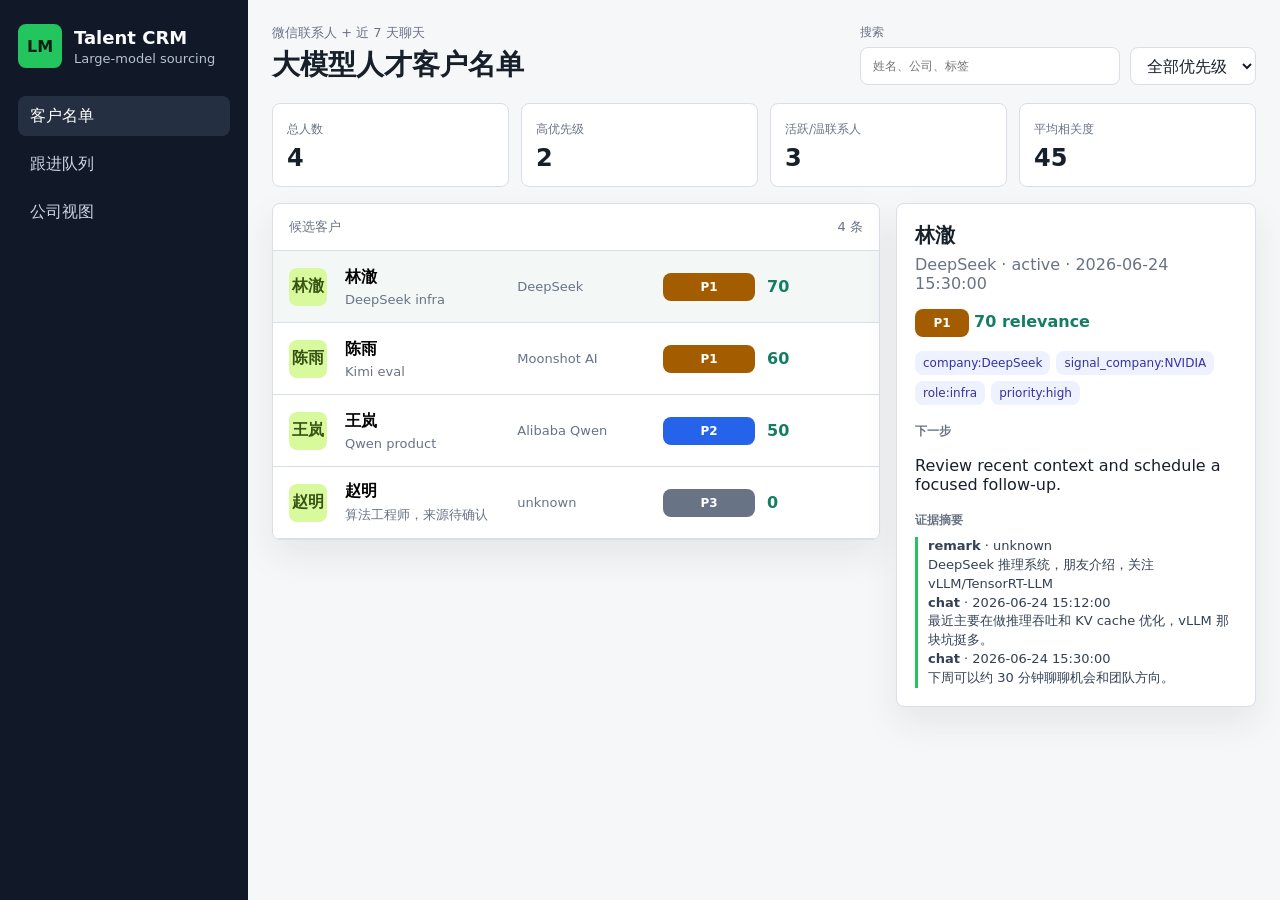
==== demo/index.html @ 333f6675 "Add large model talent CRM demo" ====
<!doctype html>
<html lang="zh-CN">
  <head>
    <meta charset="utf-8">
    <meta name="viewport" content="width=device-width, initial-scale=1">
    <title>Large Model Talent CRM</title>
    <link rel="stylesheet" href="./src/styles.css">
  </head>
  <body>
    <main class="shell">
      <aside class="sidebar" aria-label="CRM sections">
        <div class="brand">
          <div class="brand-mark">LM</div>
          <div>
            <h1>Talent CRM</h1>
            <p>Large-model sourcing</p>
          </div>
        </div>
        <nav>
          <button class="nav-item active" type="button">客户名单</button>
          <button class="nav-item" type="button">跟进队列</button>
          <button class="nav-item" type="button">公司视图</button>
        </nav>
      </aside>

      <section class="workspace">
        <header class="topbar">
          <div>
            <p class="eyebrow">微信联系人 + 近 7 天聊天</p>
            <h2>大模型人才客户名单</h2>
          </div>
          <div class="actions">
            <label class="search">
              <span>搜索</span>
              <input id="search" type="search" placeholder="姓名、公司、标签">
            </label>
            <select id="priority">
              <option value="all">全部优先级</option>
              <option value="P0">P0</option>
              <option value="P1">P1</option>
              <option value="P2">P2</option>
              <option value="P3">P3</option>
            </select>
          </div>
        </header>

        <section class="metrics" id="metrics" aria-label="CRM metrics"></section>

        <section class="layout">
          <div class="table-panel">
            <div class="table-head">
              <span>候选客户</span>
              <span id="result-count"></span>
            </div>
            <div class="table" id="customer-table"></div>
          </div>
          <aside class="detail" id="detail"></aside>
        </section>
      </section>
    </main>
    <script src="./src/app.js"></script>
  </body>
</html>
---- demo/src/styles.css ----
:root {
  color-scheme: light;
  --bg: #f6f7f9;
  --panel: #ffffff;
  --ink: #17202a;
  --muted: #697386;
  --line: #d9dee7;
  --green: #147d64;
  --blue: #2563eb;
  --amber: #a45c00;
  --red: #b42318;
  --shadow: 0 16px 36px rgba(24, 32, 42, 0.08);
  font-family: Inter, ui-sans-serif, system-ui, -apple-system, BlinkMacSystemFont, "Segoe UI", sans-serif;
}

* { box-sizing: border-box; }
body { margin: 0; min-height: 100vh; background: var(--bg); color: var(--ink); }
button, input, select { font: inherit; }

.shell { display: grid; grid-template-columns: 248px minmax(0, 1fr); min-height: 100vh; }
.sidebar { background: #111827; color: #f8fafc; padding: 24px 18px; }
.brand { display: grid; grid-template-columns: 44px 1fr; gap: 12px; align-items: center; margin-bottom: 28px; }
.brand-mark { display: grid; place-items: center; width: 44px; height: 44px; border-radius: 8px; background: #22c55e; color: #092014; font-weight: 800; }
.brand h1, .brand p, .topbar h2, .topbar p { margin: 0; }
.brand h1 { font-size: 18px; }
.brand p { margin-top: 3px; color: #b6c2d2; font-size: 13px; }
nav { display: grid; gap: 8px; }
.nav-item { width: 100%; min-height: 40px; border: 0; border-radius: 8px; background: transparent; color: #cbd5e1; text-align: left; padding: 0 12px; cursor: pointer; }
.nav-item.active, .nav-item:hover { background: #243041; color: #ffffff; }

.workspace { min-width: 0; padding: 24px; }
.topbar { display: flex; justify-content: space-between; gap: 18px; align-items: flex-start; margin-bottom: 18px; }
.eyebrow { color: var(--muted); font-size: 13px; }
.topbar h2 { margin-top: 4px; font-size: 28px; letter-spacing: 0; }
.actions { display: flex; gap: 10px; align-items: end; }
.search { display: grid; gap: 6px; color: var(--muted); font-size: 12px; }
input, select { height: 38px; border: 1px solid var(--line); border-radius: 8px; background: #fff; color: var(--ink); padding: 0 12px; }
input { width: 260px; }

.metrics { display: grid; grid-template-columns: repeat(4, minmax(130px, 1fr)); gap: 12px; margin-bottom: 16px; }
.metric { background: var(--panel); border: 1px solid var(--line); border-radius: 8px; padding: 14px; }
.metric span { color: var(--muted); font-size: 12px; }
.metric strong { display: block; margin-top: 6px; font-size: 24px; }

.layout { display: grid; grid-template-columns: minmax(0, 1fr) 360px; gap: 16px; align-items: start; }
.table-panel, .detail { background: var(--panel); border: 1px solid var(--line); border-radius: 8px; box-shadow: var(--shadow); overflow: hidden; }
.table-head { display: flex; justify-content: space-between; gap: 12px; padding: 14px 16px; border-bottom: 1px solid var(--line); color: var(--muted); font-size: 13px; }
.row { display: grid; grid-template-columns: 44px minmax(150px, 1.2fr) minmax(120px, 1fr) 92px 96px; gap: 12px; align-items: center; width: 100%; min-height: 72px; border: 0; border-bottom: 1px solid var(--line); background: #fff; text-align: left; padding: 12px 16px; cursor: pointer; }
.row:hover, .row.selected { background: #f3f8f6; }
.avatar { display: grid; place-items: center; width: 38px; height: 38px; border-radius: 8px; background: #d9f99d; color: #365314; font-weight: 800; }
.primary { display: grid; gap: 4px; min-width: 0; }
.primary strong, .primary span, .company { overflow: hidden; text-overflow: ellipsis; white-space: nowrap; }
.primary span, .company { color: var(--muted); font-size: 13px; }
.badge { display: inline-flex; align-items: center; justify-content: center; min-width: 54px; height: 28px; border-radius: 8px; font-size: 12px; font-weight: 700; }
.p0 { color: #fff; background: var(--red); }
.p1 { color: #fff; background: var(--amber); }
.p2 { color: #fff; background: var(--blue); }
.p3 { color: #fff; background: var(--muted); }
.score { color: var(--green); font-weight: 800; }

.detail { position: sticky; top: 24px; padding: 18px; }
.detail h3 { margin: 0 0 6px; font-size: 20px; }
.detail .sub { margin: 0 0 16px; color: var(--muted); }
.tags { display: flex; flex-wrap: wrap; gap: 6px; margin: 14px 0; }
.tag { border-radius: 8px; background: #eef2ff; color: #3730a3; padding: 5px 8px; font-size: 12px; }
.section-title { margin: 18px 0 8px; color: var(--muted); font-size: 12px; font-weight: 800; text-transform: uppercase; }
.quote { border-left: 3px solid #22c55e; padding-left: 10px; color: #334155; font-size: 13px; line-height: 1.45; }

@media (max-width: 980px) {
  .shell, .layout { grid-template-columns: 1fr; }
  .sidebar { display: none; }
  .topbar, .actions { flex-direction: column; align-items: stretch; }
  input { width: 100%; }
  .metrics { grid-template-columns: repeat(2, minmax(0, 1fr)); }
  .row { grid-template-columns: 40px minmax(0, 1fr) 64px; }
  .company, .score { display: none; }
}
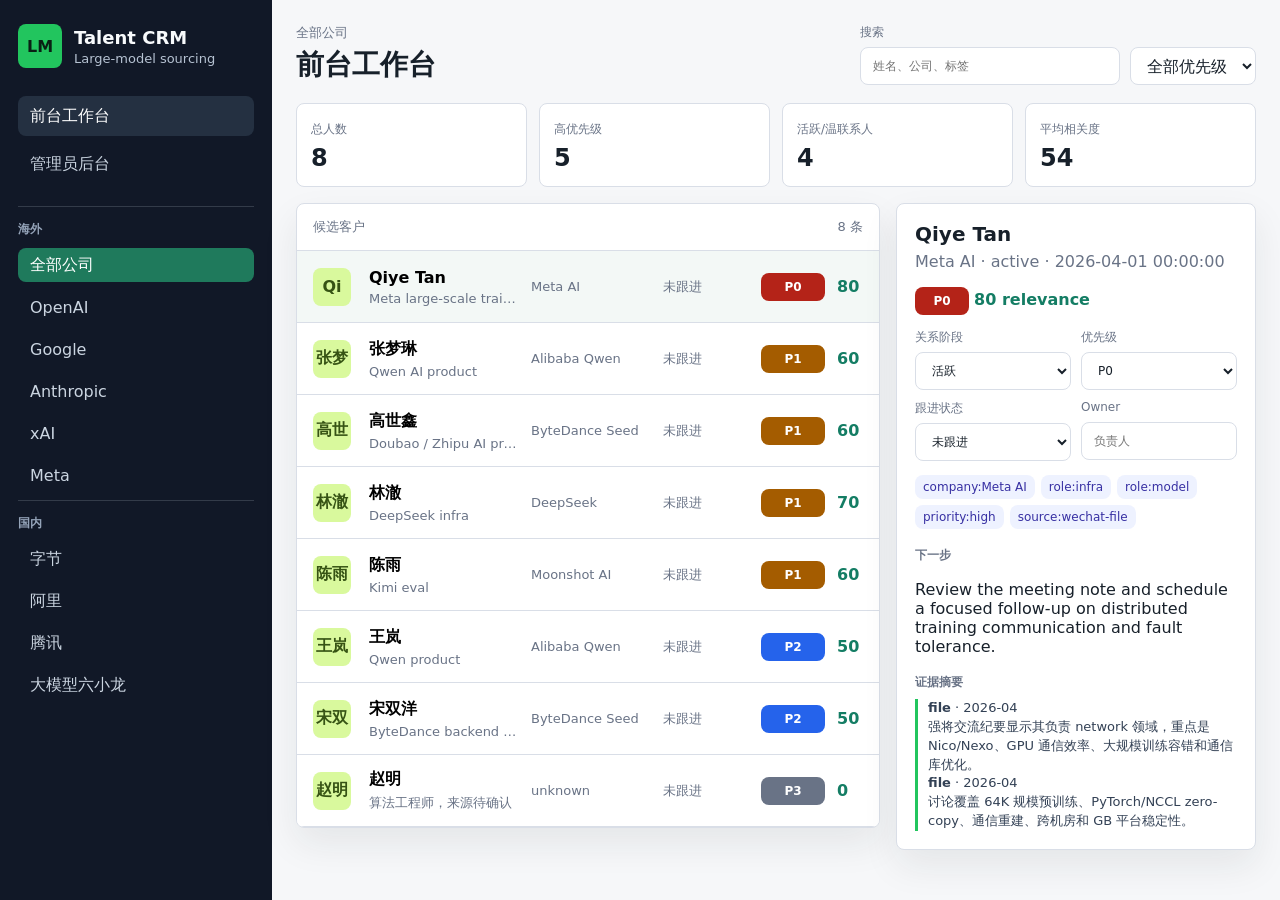
==== commit a14bbba0: "Add CRM admin workflow and WeChat scan skill docs" ====
--- a/demo/index.html
+++ b/demo/index.html
@@ -16,18 +16,35 @@
             <p>Large-model sourcing</p>
           </div>
         </div>
-        <nav>
-          <button class="nav-item active" type="button">客户名单</button>
-          <button class="nav-item" type="button">跟进队列</button>
-          <button class="nav-item" type="button">公司视图</button>
+        <nav class="main-nav" aria-label="Workspace views">
+          <button class="nav-item active" type="button" data-view="workbench">前台工作台</button>
+          <button class="nav-item" type="button" data-view="admin">管理员后台</button>
         </nav>
+        <div class="sidebar-groups" aria-label="Company folders">
+          <section class="nav-group">
+            <h2>海外</h2>
+            <button class="folder-item active" type="button" data-company-filter="all">全部公司</button>
+            <button class="folder-item" type="button" data-company-filter="OpenAI">OpenAI</button>
+            <button class="folder-item" type="button" data-company-filter="Google">Google</button>
+            <button class="folder-item" type="button" data-company-filter="Anthropic">Anthropic</button>
+            <button class="folder-item" type="button" data-company-filter="xAI">xAI</button>
+            <button class="folder-item" type="button" data-company-filter="Meta">Meta</button>
+          </section>
+          <section class="nav-group">
+            <h2>国内</h2>
+            <button class="folder-item" type="button" data-company-filter="ByteDance">字节</button>
+            <button class="folder-item" type="button" data-company-filter="Alibaba">阿里</button>
+            <button class="folder-item" type="button" data-company-filter="Tencent">腾讯</button>
+            <button class="folder-item" type="button" data-company-filter="ChinaSix">大模型六小龙</button>
+          </section>
+        </div>
       </aside>
 
-      <section class="workspace">
+      <section class="workspace view active" id="workbench-view">
         <header class="topbar">
           <div>
-            <p class="eyebrow">微信联系人 + 近 7 天聊天</p>
-            <h2>大模型人才客户名单</h2>
+            <p class="eyebrow" id="scope-label">全部公司</p>
+            <h2>前台工作台</h2>
           </div>
           <div class="actions">
             <label class="search">
@@ -57,6 +74,72 @@
           <aside class="detail" id="detail"></aside>
         </section>
       </section>
+
+      <section class="workspace view" id="admin-view">
+        <div class="admin-login" id="admin-login">
+          <form class="login-box" id="admin-login-form">
+            <p class="eyebrow">管理员后台</p>
+            <h2>输入密码</h2>
+            <input id="admin-password" type="password" placeholder="Password" autocomplete="current-password">
+            <button class="primary-action" type="submit">进入后台</button>
+            <p class="form-error" id="login-error"></p>
+          </form>
+        </div>
+
+        <div class="admin-console" id="admin-console" hidden>
+          <header class="topbar">
+            <div>
+              <p class="eyebrow">自动化抓取与权限健康度</p>
+              <h2>管理员后台</h2>
+            </div>
+            <button class="secondary-action" type="button" id="admin-lock">锁定</button>
+          </header>
+
+          <section class="admin-grid">
+            <article class="admin-panel">
+              <div class="panel-title">
+                <span>自动化抓取入口</span>
+                <strong>Blocked</strong>
+              </div>
+              <code>python3 skills/large-model-talent-crm/scripts/build_crm.py --contacts ... --chats ... --output demo/data/crm_customers.json</code>
+              <button class="primary-action" type="button" id="simulate-run">模拟运行</button>
+            </article>
+
+            <article class="admin-panel">
+              <div class="panel-title">
+                <span>权限健康度</span>
+                <strong>需要授权</strong>
+              </div>
+              <div class="health-list">
+                <span>WeCom 通讯录 <b>Blocked</b></span>
+                <span>WeCom 消息 <b>Blocked</b></span>
+                <span>微信本地数据库 <b>Encrypted</b></span>
+                <span>本地文件扫描 <b>Ready</b></span>
+              </div>
+            </article>
+
+            <article class="admin-panel">
+              <div class="panel-title">
+                <span>分类规则</span>
+                <strong>Active</strong>
+              </div>
+              <div class="rule-list">
+                <span>海外：OpenAI / Google / Anthropic / xAI / Meta</span>
+                <span>国内：字节 / 阿里 / 腾讯 / 大模型六小龙</span>
+                <span>高优先级：目标公司 + 大模型角色信号 + 活跃关系</span>
+              </div>
+            </article>
+
+            <article class="admin-panel log-panel">
+              <div class="panel-title">
+                <span>任务日志</span>
+                <strong id="log-count">0</strong>
+              </div>
+              <div class="task-log" id="task-log"></div>
+            </article>
+          </section>
+        </div>
+      </section>
     </main>
     <script src="./src/app.js"></script>
   </body>
--- a/demo/src/styles.css
+++ b/demo/src/styles.css
@@ -17,18 +17,25 @@
 body { margin: 0; min-height: 100vh; background: var(--bg); color: var(--ink); }
 button, input, select { font: inherit; }
 
-.shell { display: grid; grid-template-columns: 248px minmax(0, 1fr); min-height: 100vh; }
-.sidebar { background: #111827; color: #f8fafc; padding: 24px 18px; }
+.shell { display: grid; grid-template-columns: 272px minmax(0, 1fr); min-height: 100vh; }
+.sidebar { background: #111827; color: #f8fafc; padding: 24px 18px; overflow-y: auto; }
 .brand { display: grid; grid-template-columns: 44px 1fr; gap: 12px; align-items: center; margin-bottom: 28px; }
 .brand-mark { display: grid; place-items: center; width: 44px; height: 44px; border-radius: 8px; background: #22c55e; color: #092014; font-weight: 800; }
 .brand h1, .brand p, .topbar h2, .topbar p { margin: 0; }
 .brand h1 { font-size: 18px; }
 .brand p { margin-top: 3px; color: #b6c2d2; font-size: 13px; }
-nav { display: grid; gap: 8px; }
+.main-nav, .sidebar-groups, .nav-group { display: grid; gap: 8px; }
+.main-nav { margin-bottom: 22px; }
 .nav-item { width: 100%; min-height: 40px; border: 0; border-radius: 8px; background: transparent; color: #cbd5e1; text-align: left; padding: 0 12px; cursor: pointer; }
 .nav-item.active, .nav-item:hover { background: #243041; color: #ffffff; }
+.nav-group { padding-top: 14px; border-top: 1px solid rgba(203, 213, 225, 0.18); }
+.nav-group h2 { margin: 0 0 2px; color: #94a3b8; font-size: 12px; font-weight: 800; }
+.folder-item { width: 100%; min-height: 34px; border: 0; border-radius: 8px; background: transparent; color: #cbd5e1; text-align: left; padding: 0 12px; cursor: pointer; }
+.folder-item.active, .folder-item:hover { background: #1f7a5c; color: #fff; }
 
 .workspace { min-width: 0; padding: 24px; }
+.view { display: none; }
+.view.active { display: block; }
 .topbar { display: flex; justify-content: space-between; gap: 18px; align-items: flex-start; margin-bottom: 18px; }
 .eyebrow { color: var(--muted); font-size: 13px; }
 .topbar h2 { margin-top: 4px; font-size: 28px; letter-spacing: 0; }
@@ -45,12 +52,13 @@
 .layout { display: grid; grid-template-columns: minmax(0, 1fr) 360px; gap: 16px; align-items: start; }
 .table-panel, .detail { background: var(--panel); border: 1px solid var(--line); border-radius: 8px; box-shadow: var(--shadow); overflow: hidden; }
 .table-head { display: flex; justify-content: space-between; gap: 12px; padding: 14px 16px; border-bottom: 1px solid var(--line); color: var(--muted); font-size: 13px; }
-.row { display: grid; grid-template-columns: 44px minmax(150px, 1.2fr) minmax(120px, 1fr) 92px 96px; gap: 12px; align-items: center; width: 100%; min-height: 72px; border: 0; border-bottom: 1px solid var(--line); background: #fff; text-align: left; padding: 12px 16px; cursor: pointer; }
+.row { display: grid; grid-template-columns: 44px minmax(150px, 1.2fr) minmax(120px, 1fr) 86px 64px 64px; gap: 12px; align-items: center; width: 100%; min-height: 72px; border: 0; border-bottom: 1px solid var(--line); background: #fff; text-align: left; padding: 12px 16px; cursor: pointer; }
 .row:hover, .row.selected { background: #f3f8f6; }
 .avatar { display: grid; place-items: center; width: 38px; height: 38px; border-radius: 8px; background: #d9f99d; color: #365314; font-weight: 800; }
 .primary { display: grid; gap: 4px; min-width: 0; }
 .primary strong, .primary span, .company { overflow: hidden; text-overflow: ellipsis; white-space: nowrap; }
-.primary span, .company { color: var(--muted); font-size: 13px; }
+.primary span, .company, .follow { color: var(--muted); font-size: 13px; }
+.follow { overflow: hidden; text-overflow: ellipsis; white-space: nowrap; }
 .badge { display: inline-flex; align-items: center; justify-content: center; min-width: 54px; height: 28px; border-radius: 8px; font-size: 12px; font-weight: 700; }
 .p0 { color: #fff; background: var(--red); }
 .p1 { color: #fff; background: var(--amber); }
@@ -65,6 +73,35 @@
 .tag { border-radius: 8px; background: #eef2ff; color: #3730a3; padding: 5px 8px; font-size: 12px; }
 .section-title { margin: 18px 0 8px; color: var(--muted); font-size: 12px; font-weight: 800; text-transform: uppercase; }
 .quote { border-left: 3px solid #22c55e; padding-left: 10px; color: #334155; font-size: 13px; line-height: 1.45; }
+.field-grid { display: grid; grid-template-columns: repeat(2, minmax(0, 1fr)); gap: 10px; margin-top: 14px; }
+.field { display: grid; gap: 6px; color: var(--muted); font-size: 12px; }
+.field input, .field select { width: 100%; }
+
+.admin-login { display: grid; place-items: center; min-height: calc(100vh - 48px); }
+.login-box { width: min(380px, 100%); background: var(--panel); border: 1px solid var(--line); border-radius: 8px; box-shadow: var(--shadow); padding: 22px; }
+.login-box h2 { margin: 4px 0 16px; font-size: 24px; }
+.login-box input { width: 100%; margin-bottom: 12px; }
+.primary-action, .secondary-action { min-height: 38px; border: 0; border-radius: 8px; padding: 0 14px; font-weight: 800; cursor: pointer; }
+.primary-action { background: var(--green); color: #fff; }
+.secondary-action { border: 1px solid var(--line); background: #fff; color: var(--ink); }
+.form-error { min-height: 18px; margin: 10px 0 0; color: var(--red); font-size: 13px; }
+
+.admin-grid { display: grid; grid-template-columns: repeat(2, minmax(0, 1fr)); gap: 16px; align-items: start; }
+.admin-panel { background: var(--panel); border: 1px solid var(--line); border-radius: 8px; box-shadow: var(--shadow); padding: 16px; }
+.admin-panel code { display: block; margin: 12px 0; border-radius: 8px; background: #111827; color: #e5e7eb; padding: 12px; font-size: 12px; line-height: 1.55; white-space: pre-wrap; word-break: break-word; }
+.panel-title { display: flex; justify-content: space-between; gap: 12px; align-items: center; margin-bottom: 10px; }
+.panel-title span { color: var(--muted); font-size: 13px; }
+.panel-title strong { color: var(--amber); font-size: 13px; }
+.health-list, .rule-list { display: grid; gap: 10px; color: #334155; font-size: 14px; }
+.health-list span { display: flex; justify-content: space-between; gap: 12px; border-bottom: 1px solid var(--line); padding-bottom: 8px; }
+.health-list b { color: var(--red); }
+.log-panel { grid-column: 1 / -1; }
+.task-log { display: grid; gap: 10px; }
+.log-row { display: grid; grid-template-columns: 180px minmax(160px, 1fr) 90px; gap: 10px; align-items: start; border: 1px solid var(--line); border-radius: 8px; padding: 10px; }
+.log-row span, .log-row p { color: var(--muted); font-size: 13px; }
+.log-row strong { font-size: 14px; }
+.log-row b { color: var(--red); font-size: 13px; }
+.log-row p { grid-column: 1 / -1; margin: 0; }
 
 @media (max-width: 980px) {
   .shell, .layout { grid-template-columns: 1fr; }
@@ -73,5 +110,7 @@
   input { width: 100%; }
   .metrics { grid-template-columns: repeat(2, minmax(0, 1fr)); }
   .row { grid-template-columns: 40px minmax(0, 1fr) 64px; }
-  .company, .score { display: none; }
+  .company, .follow, .score { display: none; }
+  .field-grid, .admin-grid { grid-template-columns: 1fr; }
+  .log-row { grid-template-columns: 1fr; }
 }
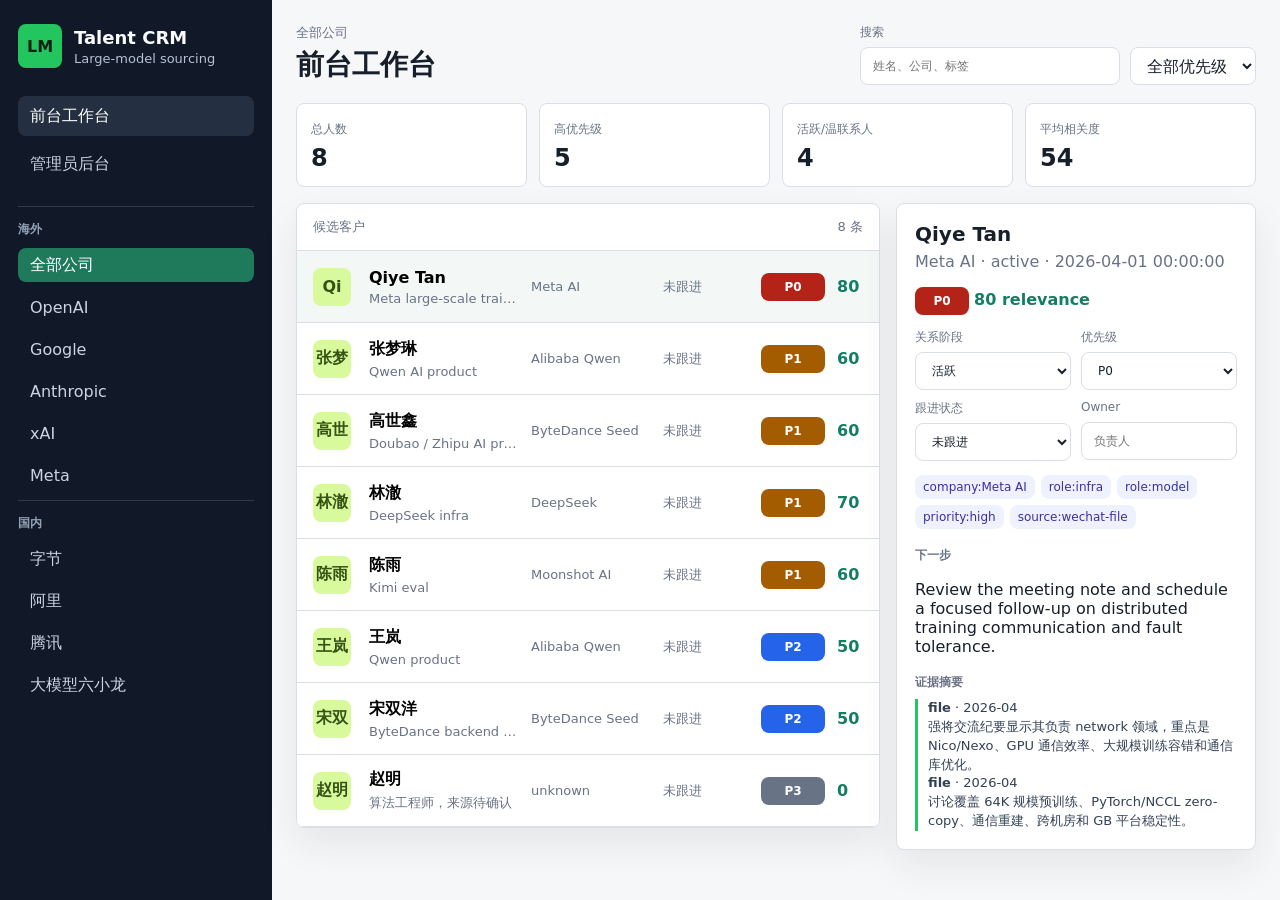
==== commit 4f16b2eb: "Fix demo loading from README instructions" ====
--- a/demo/index.html
+++ b/demo/index.html
@@ -141,6 +141,7 @@
         </div>
       </section>
     </main>
+    <script src="./data/crm_customers.js"></script>
     <script src="./src/app.js"></script>
   </body>
 </html>
